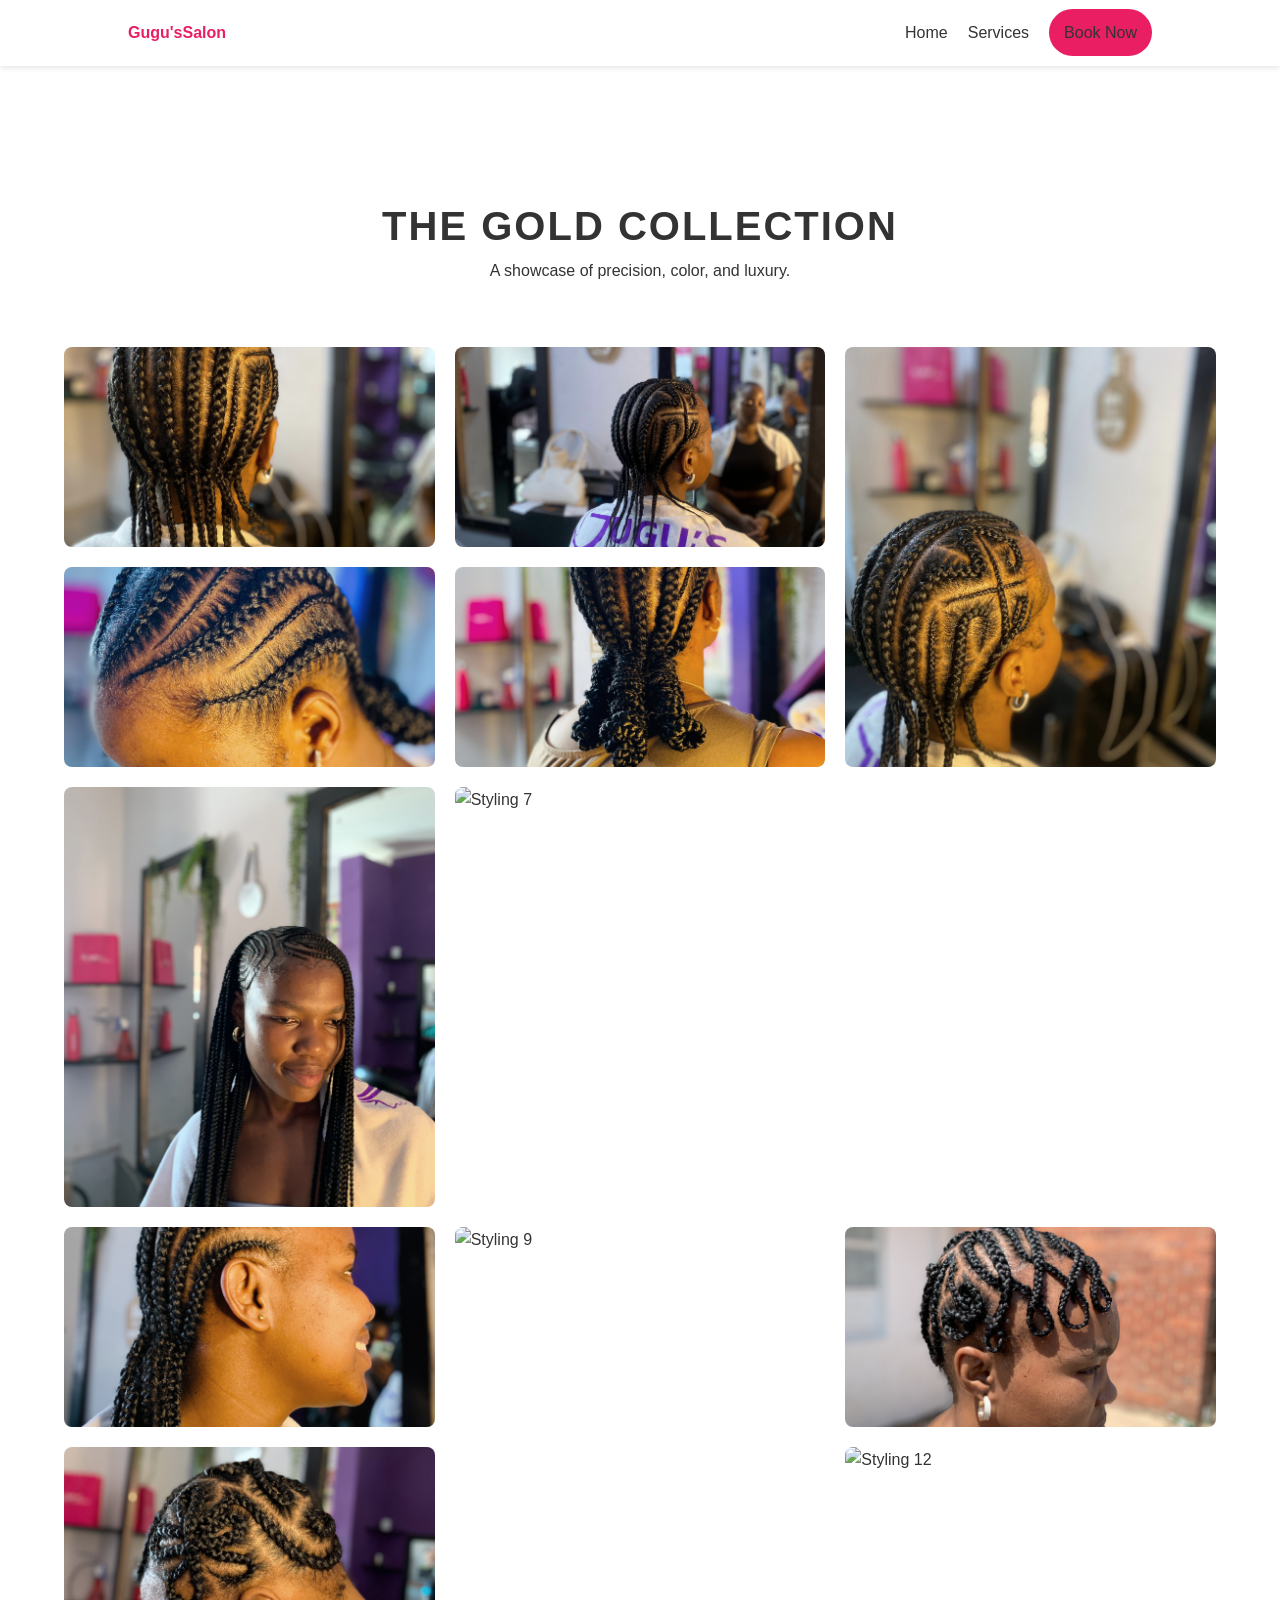
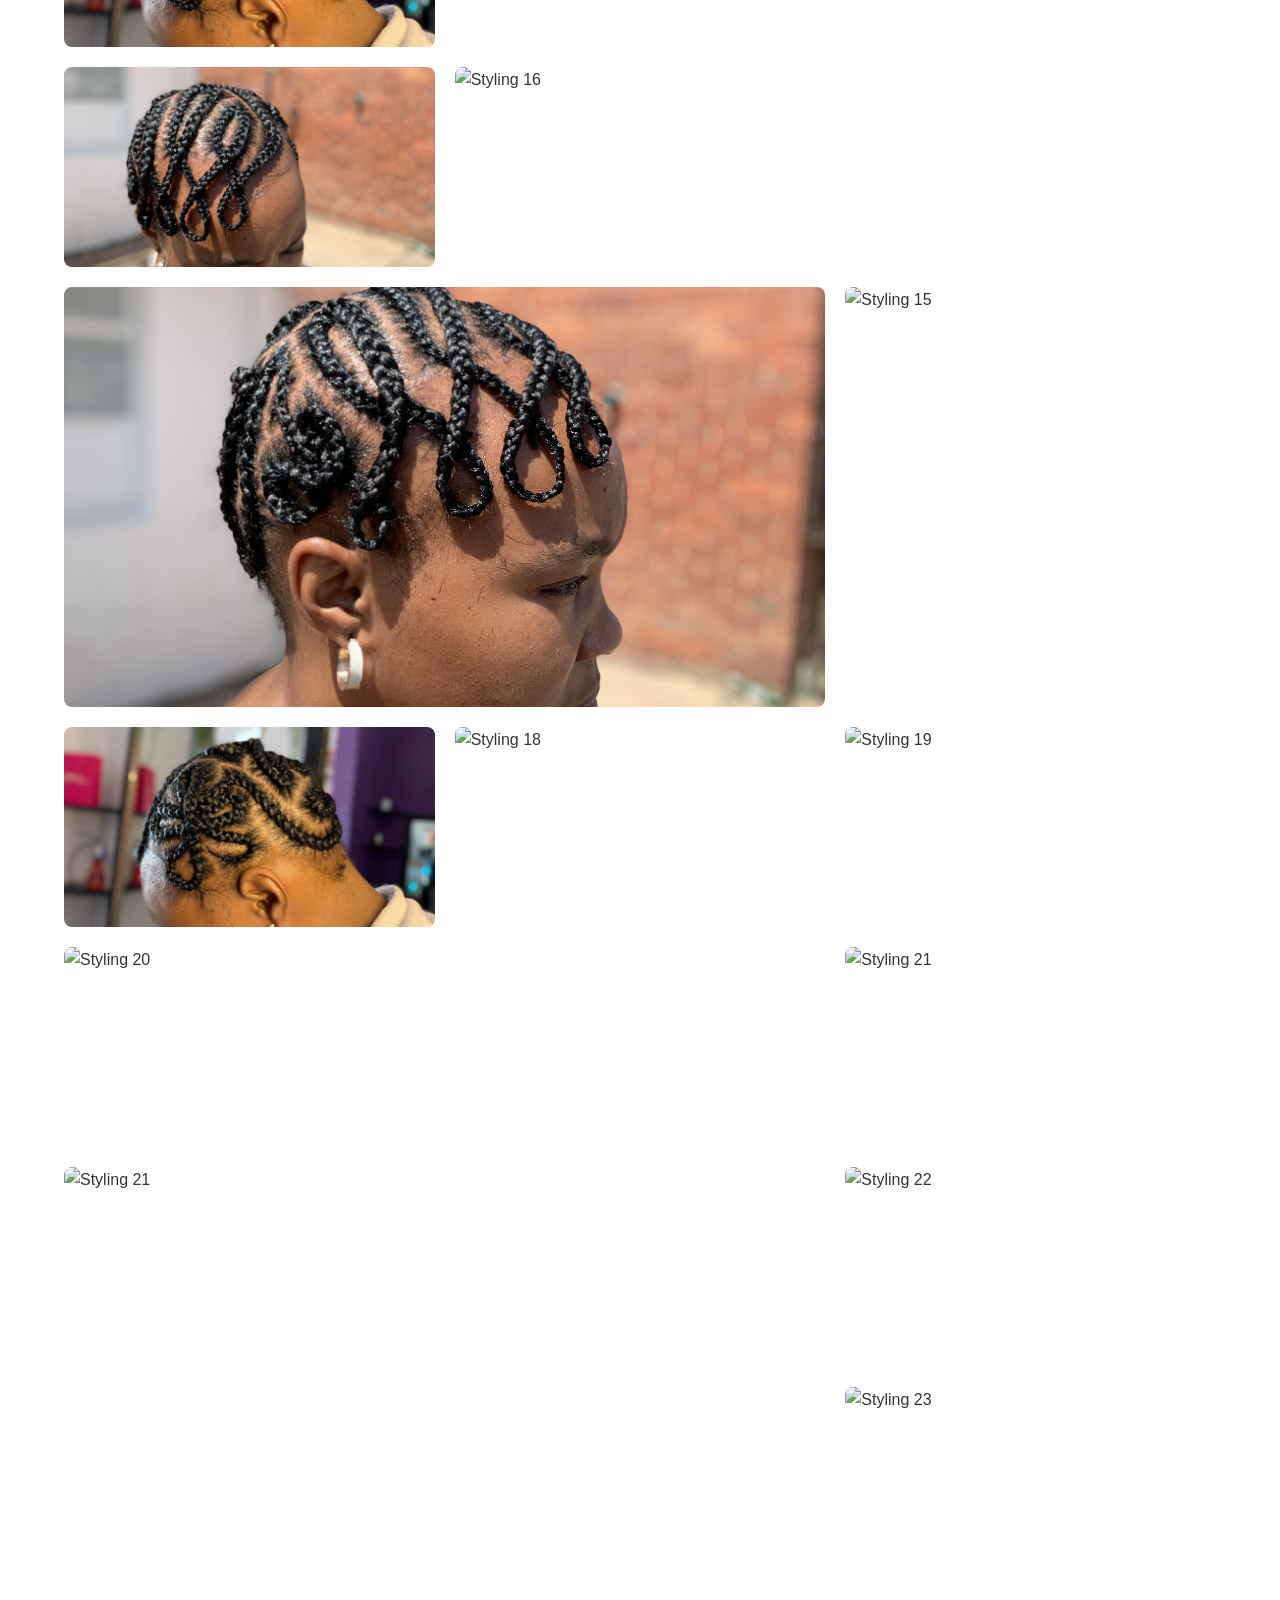
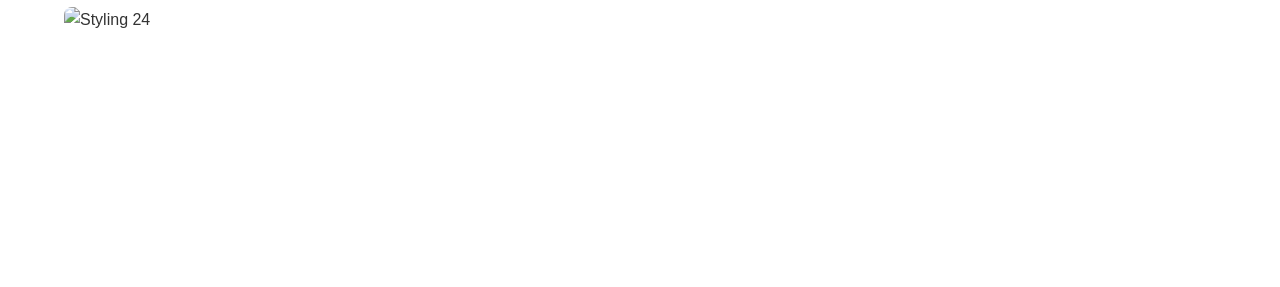
==== gallery.html @ 44e76e24 "Add files via upload" ====
<!DOCTYPE html>
<html lang="en">
<head>
    <meta charset="UTF-8">
    <meta name="viewport" content="width=device-width, initial-scale=1.0">
    <title>Gallery | Gugu's Salon</title>
    <link rel="stylesheet" href="style.css">
    <link rel="stylesheet" href="gallery-style.css">
</head>
<body>

    <nav class="navbar">
        <div class="logo">Gugu's<span>Salon</span></div>
        <ul class="nav-links">
            <li><a href="index.html">Home</a></li>
            <li><a href="index.html#services">Services</a></li>
            <li><a href="index.html#contact" class="btn-gold">Book Now</a></li>
        </ul>
    </nav>

    <main class="gallery-container">
        <header class="gallery-header">
            <h1>The Gold Collection</h1>
            <p>A showcase of precision, color, and luxury.</p>
        </header>

        <div class="grid-wrapper" id="galleryGrid">
            <div class="grid-item">
                <img src="IMG_0951.JPG" alt="Styling 1" loading="lazy" onclick="openLightbox(this.src)">
            </div>
            <div class="grid-item">
                <img src="IMG_0953.JPG" alt="Styling 2" loading="lazy" onclick="openLightbox(this.src)">
            </div>
            <div class="grid-item">
                <img src="IMG_0956.JPG" alt="Styling 3" loading="lazy" onclick="openLightbox(this.src)">
            </div>
            <div class="grid-item">
                <img src="IMG_0977.JPG" alt="Styling 4" loading="lazy" onclick="openLightbox(this.src)">
            </div>
            <div class="grid-item">
                <img src="IMG_0984.JPG" alt="Styling 5" loading="lazy" onclick="openLightbox(this.src)">
            </div>
            <div class="grid-item">
                <img src="IMG_1180.HEIC" alt="Styling 6" loading="lazy" onclick="openLightbox(this.src)">
            </div>
            <div class="grid-item">
                <img src="IMG_1100.HEIC" alt="Styling 7" loading="lazy" onclick="openLightbox(this.src)">
            </div>
            <div class="grid-item">
                <img src="IMG_1209.HEIC" alt="Styling 8" loading="lazy" onclick="openLightbox(this.src)">
            </div>
            <div class="grid-item">
                <img src="IMG_1215.HEIC" alt="Styling 9" loading="lazy" onclick="openLightbox(this.src)">
            </div>
            <div class="grid-item">
                <img src="IMG_1314.HEIC" alt="Styling 10" loading="lazy" onclick="openLightbox(this.src)">
            </div>  
            <div class="grid-item">
                <img src="IMG_1306.HEIC" alt="Styling 11" loading="lazy" onclick="openLightbox(this.src)">
            </div>
            <div class="grid-item">
                <img src="IMG_1317.HEIC" alt="Styling 12" loading="lazy" onclick="openLightbox(this.src)">
            </div>
            <div class="grid-item">
                <img src="IMG_1315.HEIC" alt="Styling 13" loading="lazy" onclick="openLightbox(this.src)">
            </div>
            <div class="grid-item">
                <img src="IMG_1314.HEIC" alt="Styling 14" loading="lazy" onclick="openLightbox(this.src)">
            </div>
            <div class="grid-item">
                <img src="IMG_1308.HEIC" alt="Styling 15" loading="lazy" onclick="openLightbox(this.src)">
            </div>
            <div class="grid-item">
                <img src="IMG_1307.HEIC" alt="Styling 16" loading="lazy" onclick="openLightbox(this.src)">
            </div>
            <div class="grid-item">
                <img src="IMG_1306.HEIC" alt="Styling 17" loading="lazy" onclick="openLightbox(this.src)">
            </div>
            <div class="grid-item">
                <img src="IMG_1219.HEIC" alt="Styling 18" loading="lazy" onclick="openLightbox(this.src)">
            </div>
            <div class="grid-item">
                <img src="IMG_1220.HEIC" alt="Styling 19" loading="lazy" onclick="openLightbox(this.src)">
            </div>
            <div class="grid-item">
                <img src="IMG_1221.HEIC" alt="Styling 20" loading="lazy" onclick="openLightbox(this.src)">
            </div>
            <div class="grid-item">
                <img src="IMG_1222.HEIC" alt="Styling 21" loading="lazy" onclick="openLightbox(this.src)">
            </div>
            <div class="grid-item">
                <img src="IMG_1296.HEIC" alt="Styling 21" loading="lazy" onclick="openLightbox(this.src)">
            </div>
            <div class="grid-item">
                <img src="IMG_1297.HEIC" alt="Styling 22" loading="lazy" onclick="openLightbox(this.src)">
            </div>
            <div class="grid-item">
                <img src="IMG_1298.HEIC" alt="Styling 23" loading="lazy" onclick="openLightbox(this.src)">
            </div>
            <div class="grid-item">
                <img src="IMG_1299.HEIC" alt="Styling 24" loading="lazy" onclick="openLightbox(this.src)">
            </div>          
            </div>
    </main>

   

    <script src="gallery-script.js"></script>
</body>
</html>
---- style.css ----
*{
margin:0;
padding:0;
box-sizing:border-box;
font-family:'Poppins', sans-serif;
}

body{
background:#fff;
color:#333;
line-height:1.6;
}

/* NAVBAR */

.navbar{
display:flex;
justify-content:space-between;
align-items:center;
padding:20px 10%;
background-color: rgba(255, 255, 255, 0.5);
box-shadow:0 2px 5px rgba(0,0,0,0.1);
}

.logo{
color:#e91e63;
font-weight:600;
}

.nav-links{
list-style:none;
display:flex;
gap:20px;
}

.nav-links a{
text-decoration:none;
color:#333;
font-weight:500;
}

/* HERO */

.hero{
height:90vh;
display:flex;
align-items:center;
justify-content:center;
text-align:center;
background:linear-gradient(rgba(0,0,0,0.4),rgba(0,0,0,0.4)),
url("IMG_0977.JPG");
background-size:cover;
background-position:center;
color:white;
padding:20px;
}

.hero h1{
font-size:48px;
margin-bottom:10px;
}

.hero p{
margin-bottom:20px;
}

.btn{
display:inline-block;
padding:12px 25px;
background:#e91e63;
color:white;
text-decoration:none;
border-radius:30px;
}

/* SERVICES */

.services{
padding:80px 10%;
text-align:center;
}

.service-grid{
margin-top:40px;
display:grid;
grid-template-columns:repeat(3,1fr);
gap:20px;
}

.service-card{
padding:30px;
background:#f9f9f9;
border-radius:10px;
transition:0.3s;
}

.service-card:hover{
transform:translateY(-5px);
box-shadow:0 10px 20px rgba(0,0,0,0.1);
}

/* ABOUT */

.about{
padding:80px 10%;
background:#fff0f6;
text-align:center;
}

/* CONTACT */

.contact{
padding:80px 10%;
text-align:center;
}

.contact-form{
max-width:500px;
margin:auto;
display:flex;
flex-direction:column;
gap:15px;
}

.contact-form input,
.contact-form textarea,
.contact-form select{
padding:12px;
border:1px solid #ddd;
border-radius:5px;
color: #666;
}

.contact-form button{
padding:12px;
border:none;
background:#e91e63;
color:white;
border-radius:5px;
cursor:pointer;
}

/* FOOTER */

footer{
text-align:center;
padding:20px;
background:#111;
color:white;
}

/* RESPONSIVE */

@media (max-width:900px){

.service-grid{
grid-template-columns:repeat(2,1fr);
}

.hero h1{
font-size:36px;
}

}

@media (max-width:600px){

.nav-links{
display:none;
}

.service-grid{
grid-template-columns:1fr;
}

.hero h1{
font-size:28px;
}

}

/* Gallery Layout */
.gallery-container {
    padding: 8rem 5% 5rem;
    max-width: 1400px;
    margin: 0 auto;
}

.gallery-header {
    text-align: center;
    margin-bottom: 4rem;
}

.btn-gold{
    padding: 15px;
    background-color: #e91e63;
    color: white;
    border-radius: 50px;
}

.gallery-header h1 {
    color: var(--accent-gold);
    font-size: 2.5rem;
    text-transform: uppercase;
    letter-spacing: 2px;
}

.grid-wrapper {
    display: grid;
    grid-template-columns: repeat(auto-fill, minmax(300px, 1fr));
    grid-auto-rows: 350px;
    gap: 15px;
}

.grid-item {
    overflow: hidden;
    position: relative;
    border: 1px solid rgba(197, 160, 89, 0.1);
    cursor: pointer;
}

.grid-item img {
    width: 100%;
    height: 100%;
    object-fit: cover;
    transition: transform 0.8s cubic-bezier(0.2, 1, 0.3, 1);
    filter: grayscale(20%);
}

.grid-item:hover img {
    transform: scale(1.1);
    filter: grayscale(0%);
}

.grid-wrapper {
    display: grid;
    grid-template-columns: repeat(auto-fill, minmax(280px, 1fr));
    grid-auto-rows: 200px; /* Smaller base rows for more granular spans */
    grid-auto-flow: dense; /* Fills in gaps automatically */
    gap: 20px;
}

/* Make every 3rd and 7th item larger for visual interest */
.grid-item:nth-child(3n) {
    grid-row: span 2;
}

.grid-item:nth-child(7n) {
    grid-column: span 2;
    grid-row: span 2;
}

.grid-item {
    position: relative;
    border: none; /* Cleaner look */
    border-radius: 8px; /* Subtle rounding for elegance */
    transition: box-shadow 0.4s ease;
}

.grid-item:hover {
    box-shadow: 0 15px 30px rgba(0,0,0,0.4);
    z-index: 10;
}

/* Soft Gold Overlay on Hover */
.grid-item::after {
    background: rgba(197, 160, 89, 0.2); /* Tint of your accent gold */
    display: flex;
    align-items: center;
    justify-content: center;
    color: white;
    font-size: 0.9rem;
    letter-spacing: 2px;
    opacity: 0;
    transition: opacity 0.4s ease;
}

.grid-item:hover::after {
    opacity: 1;
}

/* Fix for mobile - reset spans so it doesn't break on small screens */
@media (max-width: 768px) {
    .grid-item:nth-child(n) {
        grid-column: span 1;
        grid-row: span 2;
    }
}


/* Lightbox UI */
.lightbox {
    display: none;
    position: fixed;
    z-index: 2000;
    top: 0;
    left: 0;
    width: 100%;
    height: 100%;
    background: rgba(0, 0, 0, 0.9);
    padding: 2rem;
}

.lightbox-content {
    margin: auto;
    display: block;
    max-width: 90%;
    max-height: 80vh;
    border: 2px solid var(--accent-gold);
    animation: zoom 0.3s ease;
}

@keyframes zoom {
    from {transform: scale(0.9); opacity: 0;}
    to {transform: scale(1); opacity: 1;}
}

/* LOCATION */
.location {
    display: flex;
    flex-direction: column;
    align-items: center;
    gap: 30px;
    padding: 30px;   
}

.map-container {
    margin: 2rem auto;
    border-radius: 8px;
    overflow: hidden;
    box-shadow: 0 2px 10px rgba(0, 0, 0, 0.3);
    max-width: 100%;
}

.map-container iframe {
    width: 100%;
    height: 50vh;
    border: 0;
}

.cta-buttons {
    margin-top: 1rem;
}

.cta-buttons a {
    text-decoration: none;
    background-color: transparent;
    border: 2px solid #e91e63;;
    color: black;
    padding: 1rem 1.5rem;
    border-radius: 50px;
    margin: 0 0.5rem;
    transition: background-color 0.3s, color 0.3s;
}

.cta-buttons a:hover {
    background-color: #e91e63;;
    color: #fff;
}

.success-note {
    margin-top: 15px;
    padding: 10px;
    background-color: rgba(197, 160, 89, 0.1); /* Light gold tint */
    border-left: 4px solid var(--accent-gold);
    color: white;
    font-size: 0.9rem;
    animation: fadeIn 0.5s ease;
}

@keyframes fadeIn {
    from { opacity: 0; transform: translateY(-5px); }
    to { opacity: 1; transform: translateY(0); }
}
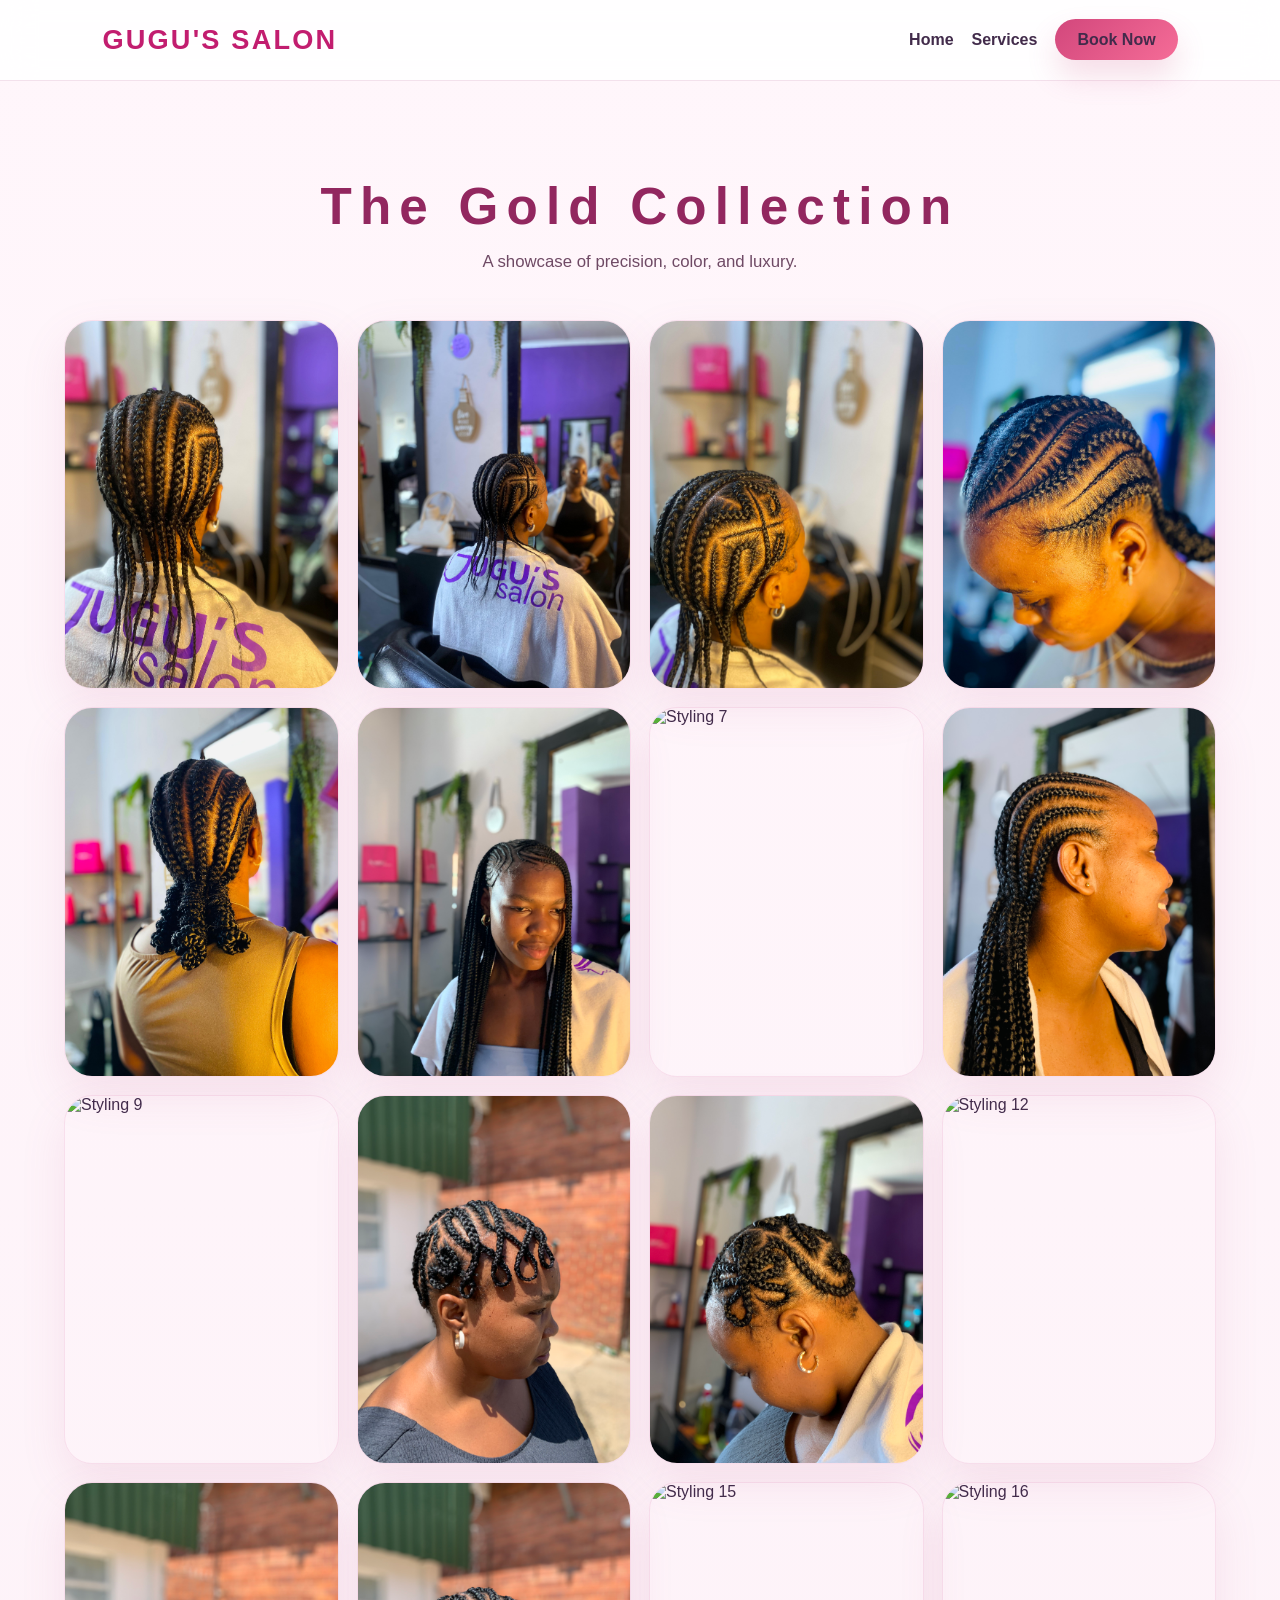
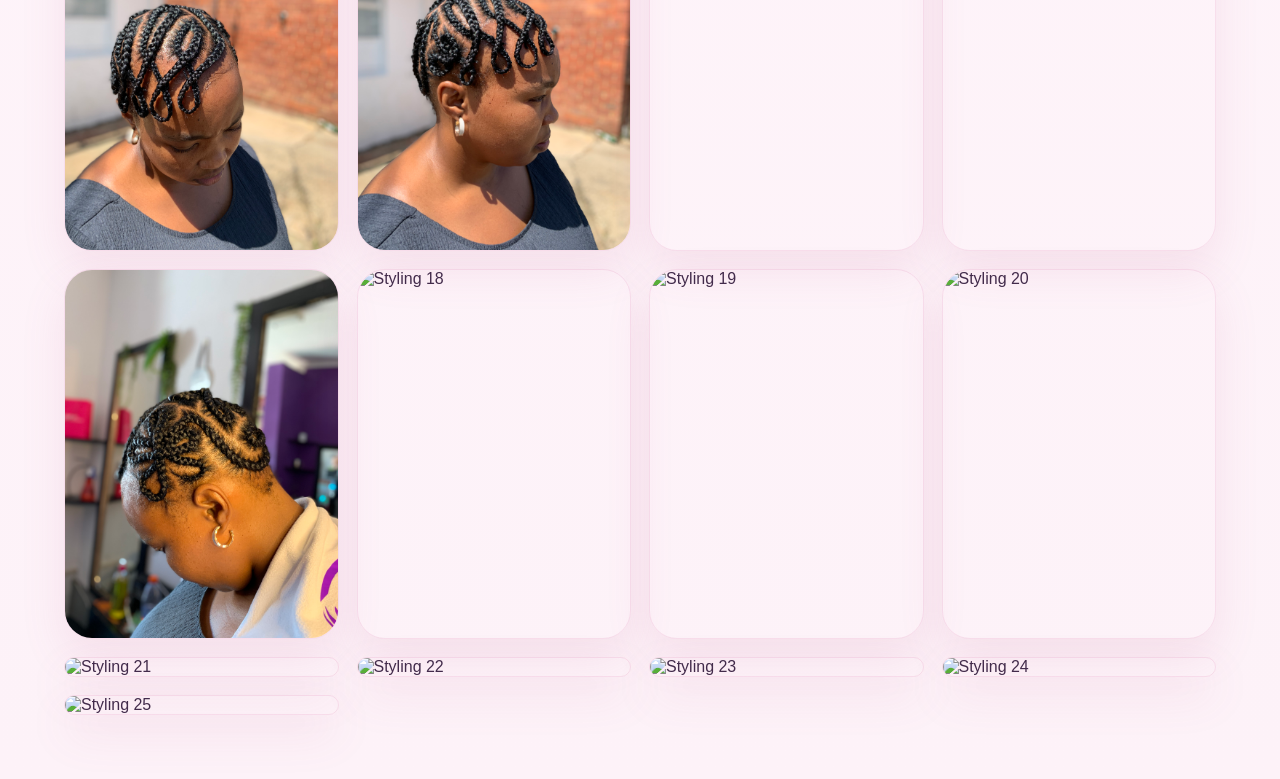
==== commit 2ccb0fd8: "Modern feminine redesign and gallery enhancements" ====
--- a/gallery.html
+++ b/gallery.html
@@ -1,113 +1,110 @@
-
-
-
-<!DOCTYPE html>
-<html lang="en">
-<head>
-    <meta charset="UTF-8">
-    <meta name="viewport" content="width=device-width, initial-scale=1.0">
-    <title>Gallery | Gugu's Salon</title>
-    <link rel="stylesheet" href="style.css">
-    <link rel="stylesheet" href="gallery-style.css">
-</head>
-<body>
-
-    <nav class="navbar">
-        <div class="logo">Gugu's<span>Salon</span></div>
-        <ul class="nav-links">
-            <li><a href="index.html">Home</a></li>
-            <li><a href="index.html#services">Services</a></li>
-            <li><a href="index.html#contact" class="btn-gold">Book Now</a></li>
-        </ul>
-    </nav>
-
-    <main class="gallery-container">
-        <header class="gallery-header">
-            <h1>The Gold Collection</h1>
-            <p>A showcase of precision, color, and luxury.</p>
-        </header>
-
-        <div class="grid-wrapper" id="galleryGrid">
-            <div class="grid-item">
-                <img src="IMG_0951.JPG" alt="Styling 1" loading="lazy" onclick="openLightbox(this.src)">
-            </div>
-            <div class="grid-item">
-                <img src="IMG_0953.JPG" alt="Styling 2" loading="lazy" onclick="openLightbox(this.src)">
-            </div>
-            <div class="grid-item">
-                <img src="IMG_0956.JPG" alt="Styling 3" loading="lazy" onclick="openLightbox(this.src)">
-            </div>
-            <div class="grid-item">
-                <img src="IMG_0977.JPG" alt="Styling 4" loading="lazy" onclick="openLightbox(this.src)">
-            </div>
-            <div class="grid-item">
-                <img src="IMG_0984.JPG" alt="Styling 5" loading="lazy" onclick="openLightbox(this.src)">
-            </div>
-            <div class="grid-item">
-                <img src="IMG_1180.HEIC" alt="Styling 6" loading="lazy" onclick="openLightbox(this.src)">
-            </div>
-            <div class="grid-item">
-                <img src="IMG_1100.HEIC" alt="Styling 7" loading="lazy" onclick="openLightbox(this.src)">
-            </div>
-            <div class="grid-item">
-                <img src="IMG_1209.HEIC" alt="Styling 8" loading="lazy" onclick="openLightbox(this.src)">
-            </div>
-            <div class="grid-item">
-                <img src="IMG_1215.HEIC" alt="Styling 9" loading="lazy" onclick="openLightbox(this.src)">
-            </div>
-            <div class="grid-item">
-                <img src="IMG_1314.HEIC" alt="Styling 10" loading="lazy" onclick="openLightbox(this.src)">
-            </div>  
-            <div class="grid-item">
-                <img src="IMG_1306.HEIC" alt="Styling 11" loading="lazy" onclick="openLightbox(this.src)">
-            </div>
-            <div class="grid-item">
-                <img src="IMG_1317.HEIC" alt="Styling 12" loading="lazy" onclick="openLightbox(this.src)">
-            </div>
-            <div class="grid-item">
-                <img src="IMG_1315.HEIC" alt="Styling 13" loading="lazy" onclick="openLightbox(this.src)">
-            </div>
-            <div class="grid-item">
-                <img src="IMG_1314.HEIC" alt="Styling 14" loading="lazy" onclick="openLightbox(this.src)">
-            </div>
-            <div class="grid-item">
-                <img src="IMG_1308.HEIC" alt="Styling 15" loading="lazy" onclick="openLightbox(this.src)">
-            </div>
-            <div class="grid-item">
-                <img src="IMG_1307.HEIC" alt="Styling 16" loading="lazy" onclick="openLightbox(this.src)">
-            </div>
-            <div class="grid-item">
-                <img src="IMG_1306.HEIC" alt="Styling 17" loading="lazy" onclick="openLightbox(this.src)">
-            </div>
-            <div class="grid-item">
-                <img src="IMG_1219.HEIC" alt="Styling 18" loading="lazy" onclick="openLightbox(this.src)">
-            </div>
-            <div class="grid-item">
-                <img src="IMG_1220.HEIC" alt="Styling 19" loading="lazy" onclick="openLightbox(this.src)">
-            </div>
-            <div class="grid-item">
-                <img src="IMG_1221.HEIC" alt="Styling 20" loading="lazy" onclick="openLightbox(this.src)">
-            </div>
-            <div class="grid-item">
-                <img src="IMG_1222.HEIC" alt="Styling 21" loading="lazy" onclick="openLightbox(this.src)">
-            </div>
-            <div class="grid-item">
-                <img src="IMG_1296.HEIC" alt="Styling 21" loading="lazy" onclick="openLightbox(this.src)">
-            </div>
-            <div class="grid-item">
-                <img src="IMG_1297.HEIC" alt="Styling 22" loading="lazy" onclick="openLightbox(this.src)">
-            </div>
-            <div class="grid-item">
-                <img src="IMG_1298.HEIC" alt="Styling 23" loading="lazy" onclick="openLightbox(this.src)">
-            </div>
-            <div class="grid-item">
-                <img src="IMG_1299.HEIC" alt="Styling 24" loading="lazy" onclick="openLightbox(this.src)">
-            </div>          
-            </div>
-    </main>
-
-   
-
-    <script src="gallery-script.js"></script>
-</body>
-</html>
+
+
+
+<!DOCTYPE html>
+<html lang="en">
+<head>
+    <meta charset="UTF-8">
+    <meta name="viewport" content="width=device-width, initial-scale=1.0">
+    <title>Gallery | Gugu's Salon</title>
+    <link rel="stylesheet" href="gallery-style.css">
+</head>
+<body>
+
+    <nav class="navbar">
+        <div class="logo">Gugu's Salon</div>
+        <ul class="nav-links">
+            <li><a href="index.html">Home</a></li>
+            <li><a href="index.html#services">Services</a></li>
+            <li><a href="index.html#contact" class="btn-gold">Book Now</a></li>
+        </ul>
+    </nav>
+
+    <main class="gallery-container">
+        <header class="gallery-header">
+            <h1>The Gold Collection</h1>
+            <p>A showcase of precision, color, and luxury.</p>
+        </header>
+
+        <div class="grid-wrapper" id="galleryGrid">
+            <div class="grid-item">
+                <img src="IMG_0951.JPG" alt="Styling 1" loading="lazy" onclick="openLightbox(this.src)">
+            </div>
+            <div class="grid-item">
+                <img src="IMG_0953.JPG" alt="Styling 2" loading="lazy" onclick="openLightbox(this.src)">
+            </div>
+            <div class="grid-item">
+                <img src="IMG_0956.JPG" alt="Styling 3" loading="lazy" onclick="openLightbox(this.src)">
+            </div>
+            <div class="grid-item">
+                <img src="IMG_0977.JPG" alt="Styling 4" loading="lazy" onclick="openLightbox(this.src)">
+            </div>
+            <div class="grid-item">
+                <img src="IMG_0984.JPG" alt="Styling 5" loading="lazy" onclick="openLightbox(this.src)">
+            </div>
+            <div class="grid-item">
+                <img src="IMG_1180.HEIC" alt="Styling 6" loading="lazy" onclick="openLightbox(this.src)">
+            </div>
+            <div class="grid-item">
+                <img src="IMG_1100.HEIC" alt="Styling 7" loading="lazy" onclick="openLightbox(this.src)">
+            </div>
+            <div class="grid-item">
+                <img src="IMG_1209.HEIC" alt="Styling 8" loading="lazy" onclick="openLightbox(this.src)">
+            </div>
+            <div class="grid-item">
+                <img src="IMG_1215.HEIC" alt="Styling 9" loading="lazy" onclick="openLightbox(this.src)">
+            </div>
+            <div class="grid-item">
+                <img src="IMG_1314.HEIC" alt="Styling 10" loading="lazy" onclick="openLightbox(this.src)">
+            </div>  
+            <div class="grid-item">
+                <img src="IMG_1306.HEIC" alt="Styling 11" loading="lazy" onclick="openLightbox(this.src)">
+            </div>
+            <div class="grid-item">
+                <img src="IMG_1317.HEIC" alt="Styling 12" loading="lazy" onclick="openLightbox(this.src)">
+            </div>
+            <div class="grid-item">
+                <img src="IMG_1315.HEIC" alt="Styling 13" loading="lazy" onclick="openLightbox(this.src)">
+            </div>
+            <div class="grid-item">
+                <img src="IMG_1314.HEIC" alt="Styling 14" loading="lazy" onclick="openLightbox(this.src)">
+            </div>
+            <div class="grid-item">
+                <img src="IMG_1308.HEIC" alt="Styling 15" loading="lazy" onclick="openLightbox(this.src)">
+            </div>
+            <div class="grid-item">
+                <img src="IMG_1307.HEIC" alt="Styling 16" loading="lazy" onclick="openLightbox(this.src)">
+            </div>
+            <div class="grid-item">
+                <img src="IMG_1306.HEIC" alt="Styling 17" loading="lazy" onclick="openLightbox(this.src)">
+            </div>
+            <div class="grid-item">
+                <img src="IMG_1219.HEIC" alt="Styling 18" loading="lazy" onclick="openLightbox(this.src)">
+            </div>
+            <div class="grid-item">
+                <img src="IMG_1220.HEIC" alt="Styling 19" loading="lazy" onclick="openLightbox(this.src)">
+            </div>
+            <div class="grid-item">
+                <img src="IMG_1221.HEIC" alt="Styling 20" loading="lazy" onclick="openLightbox(this.src)">
+            </div>
+            <div class="grid-item">
+                <img src="IMG_1222.HEIC" alt="Styling 21" loading="lazy" onclick="openLightbox(this.src)">
+            </div>
+            <div class="grid-item">
+                <img src="IMG_1296.HEIC" alt="Styling 22" loading="lazy" onclick="openLightbox(this.src)">
+            </div>
+            <div class="grid-item">
+                <img src="IMG_1297.HEIC" alt="Styling 23" loading="lazy" onclick="openLightbox(this.src)">
+            </div>
+            <div class="grid-item">
+                <img src="IMG_1298.HEIC" alt="Styling 24" loading="lazy" onclick="openLightbox(this.src)">
+            </div>
+            <div class="grid-item">
+                <img src="IMG_1299.HEIC" alt="Styling 25" loading="lazy" onclick="openLightbox(this.src)">
+            </div>          
+        </div>
+    </main>
+
+    <script src="gallery-script.js"></script>
+</body>
+</html>
--- a/gallery-style.css
+++ b/gallery-style.css
@@ -0,0 +1,174 @@
+:root {
+  --bg: #fff6fb;
+  --text: #422b4b;
+  --accent: #d0487d;
+  --accent-soft: #f6d3e1;
+  --shadow: 0 18px 45px rgba(190, 87, 141, 0.12);
+}
+
+* {
+  margin: 0;
+  padding: 0;
+  box-sizing: border-box;
+  font-family: 'Poppins', sans-serif;
+}
+
+body {
+  min-height: 100vh;
+  background: linear-gradient(180deg, #fff6fb 0%, #fdf2f8 100%);
+  color: var(--text);
+}
+
+.navbar {
+  display: flex;
+  justify-content: space-between;
+  align-items: center;
+  padding: 24px 8%;
+  background: rgba(255, 255, 255, 0.9);
+  backdrop-filter: blur(16px);
+  border-bottom: 1px solid rgba(212, 146, 186, 0.28);
+  position: sticky;
+  top: 0;
+  z-index: 10;
+}
+
+.logo {
+  font-size: 1.7rem;
+  color: #c21d6f;
+  font-weight: 700;
+  letter-spacing: 0.08em;
+  text-transform: uppercase;
+}
+
+.nav-links {
+  list-style: none;
+  display: flex;
+  gap: 18px;
+  flex-wrap: wrap;
+  align-items: center;
+}
+
+.nav-links a {
+  text-decoration: none;
+  color: var(--text);
+  font-weight: 600;
+}
+
+.btn-gold {
+  padding: 12px 22px;
+  background: linear-gradient(135deg, #d2477c, #f56c97);
+  color: white;
+  border-radius: 999px;
+  box-shadow: 0 16px 30px rgba(209, 79, 133, 0.2);
+}
+
+.gallery-container {
+  padding: 6rem 5% 4rem;
+  max-width: 1400px;
+  margin: 0 auto;
+}
+
+.gallery-header {
+  text-align: center;
+  margin-bottom: 3rem;
+}
+
+.gallery-header h1 {
+  font-size: clamp(2.5rem, 4vw, 3.4rem);
+  color: #92275f;
+  letter-spacing: 0.16em;
+  margin-bottom: 1rem;
+}
+
+.gallery-header p {
+  color: #6f4a65;
+  font-size: 1.05rem;
+  max-width: 640px;
+  margin: 0 auto;
+}
+
+.grid-wrapper {
+  display: grid;
+  grid-template-columns: repeat(auto-fit, minmax(240px, 1fr));
+  gap: 18px;
+}
+
+.grid-item {
+  position: relative;
+  border-radius: 28px;
+  overflow: hidden;
+  border: 1px solid rgba(217, 118, 170, 0.17);
+  box-shadow: var(--shadow);
+}
+
+.grid-item img {
+  width: 100%;
+  height: 100%;
+  object-fit: cover;
+  transition: transform 0.8s ease, filter 0.8s ease;
+}
+
+.grid-item:hover img {
+  transform: scale(1.08);
+  filter: brightness(1.05);
+}
+
+.lightbox-overlay {
+  position: fixed;
+  inset: 0;
+  background: rgba(18, 12, 28, 0.75);
+  display: flex;
+  align-items: center;
+  justify-content: center;
+  padding: 2rem;
+  opacity: 0;
+  pointer-events: none;
+  transition: opacity 0.25s ease;
+}
+
+.lightbox-overlay.active {
+  opacity: 1;
+  pointer-events: auto;
+}
+
+.lightbox-overlay img {
+  max-width: 90vw;
+  max-height: 90vh;
+  border-radius: 24px;
+  box-shadow: 0 30px 80px rgba(0, 0, 0, 0.35);
+}
+
+.close-lightbox {
+  position: absolute;
+  top: 1.5rem;
+  right: 1.5rem;
+  background: rgba(255, 255, 255, 0.95);
+  border: none;
+  width: 44px;
+  height: 44px;
+  border-radius: 50%;
+  cursor: pointer;
+  font-size: 1.25rem;
+  color: #8f3f66;
+  box-shadow: 0 12px 26px rgba(0, 0, 0, 0.2);
+}
+
+@media (max-width: 768px) {
+  .navbar {
+    padding: 18px 6%;
+  }
+
+  .gallery-header h1 {
+    font-size: 2.6rem;
+  }
+}
+
+@media (max-width: 560px) {
+  .gallery-container {
+    padding: 4rem 4% 3rem;
+  }
+
+  .grid-wrapper {
+    grid-template-columns: 1fr;
+  }
+}
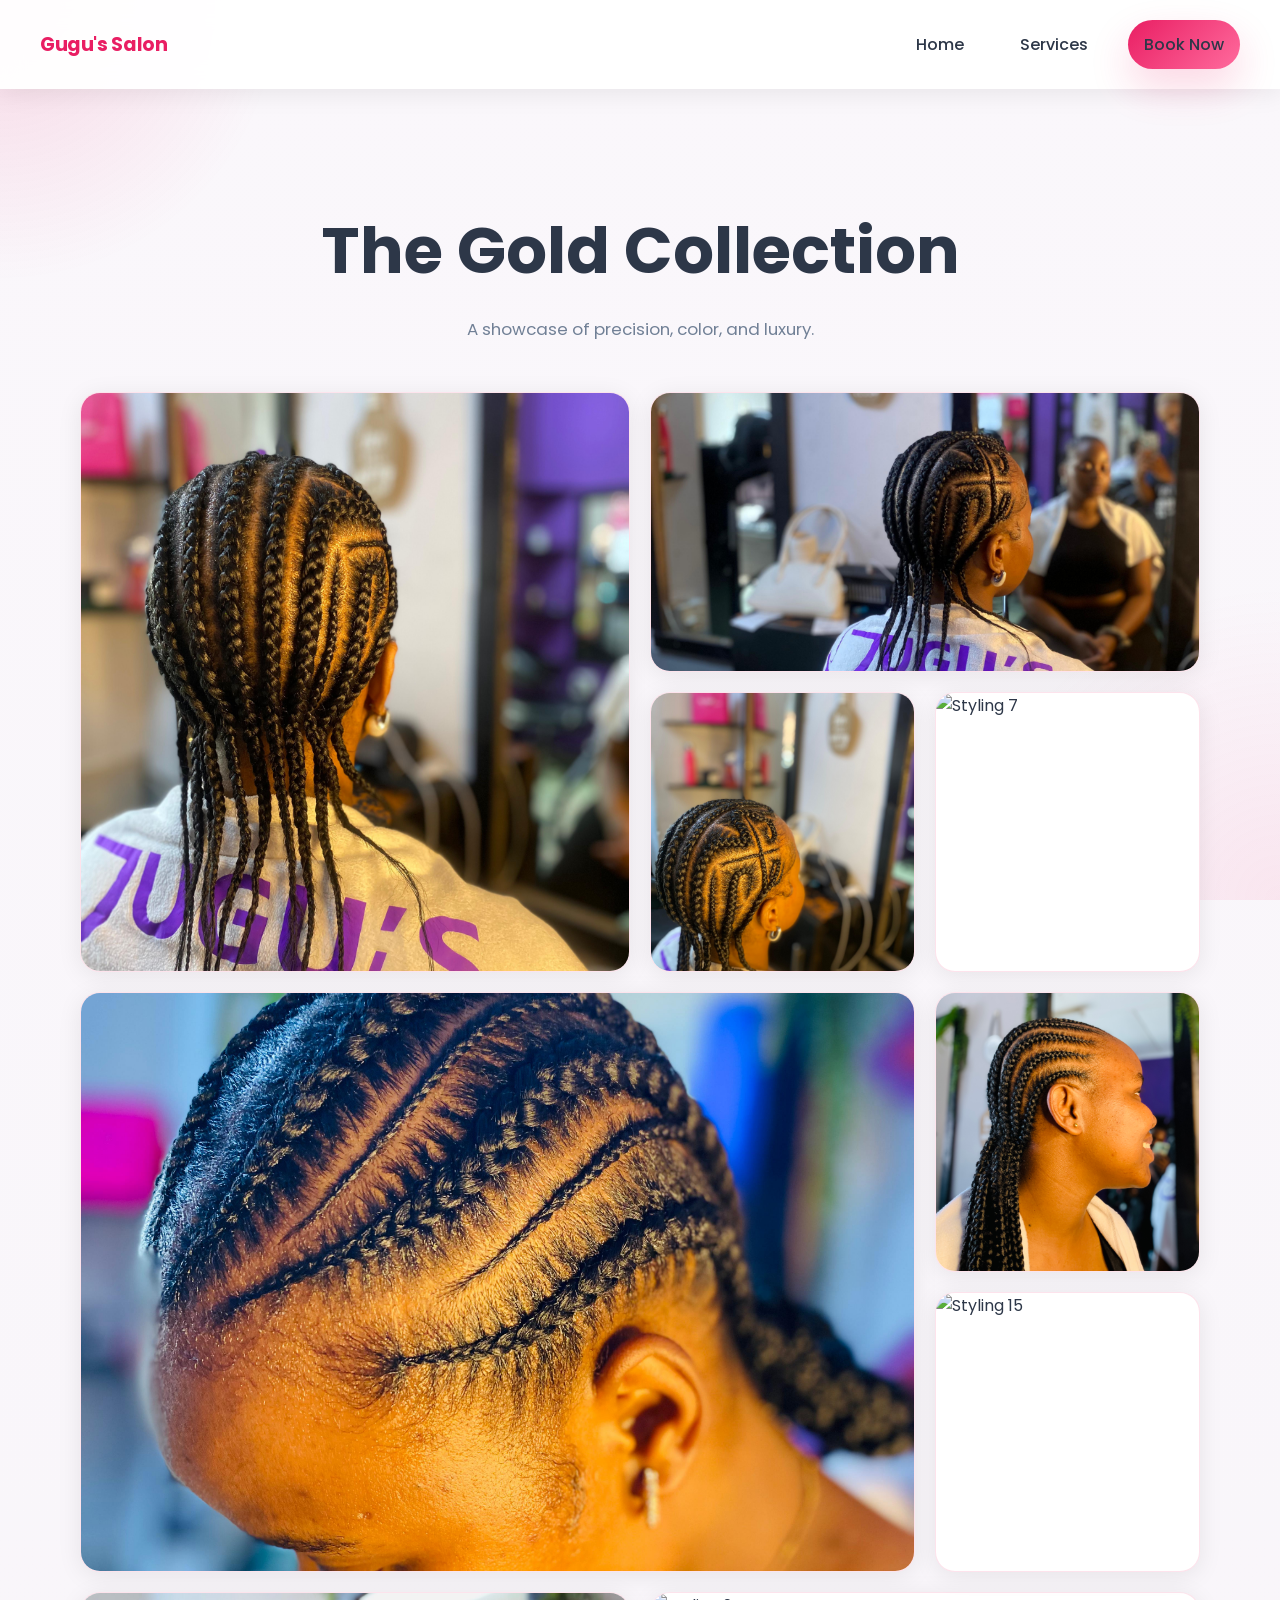
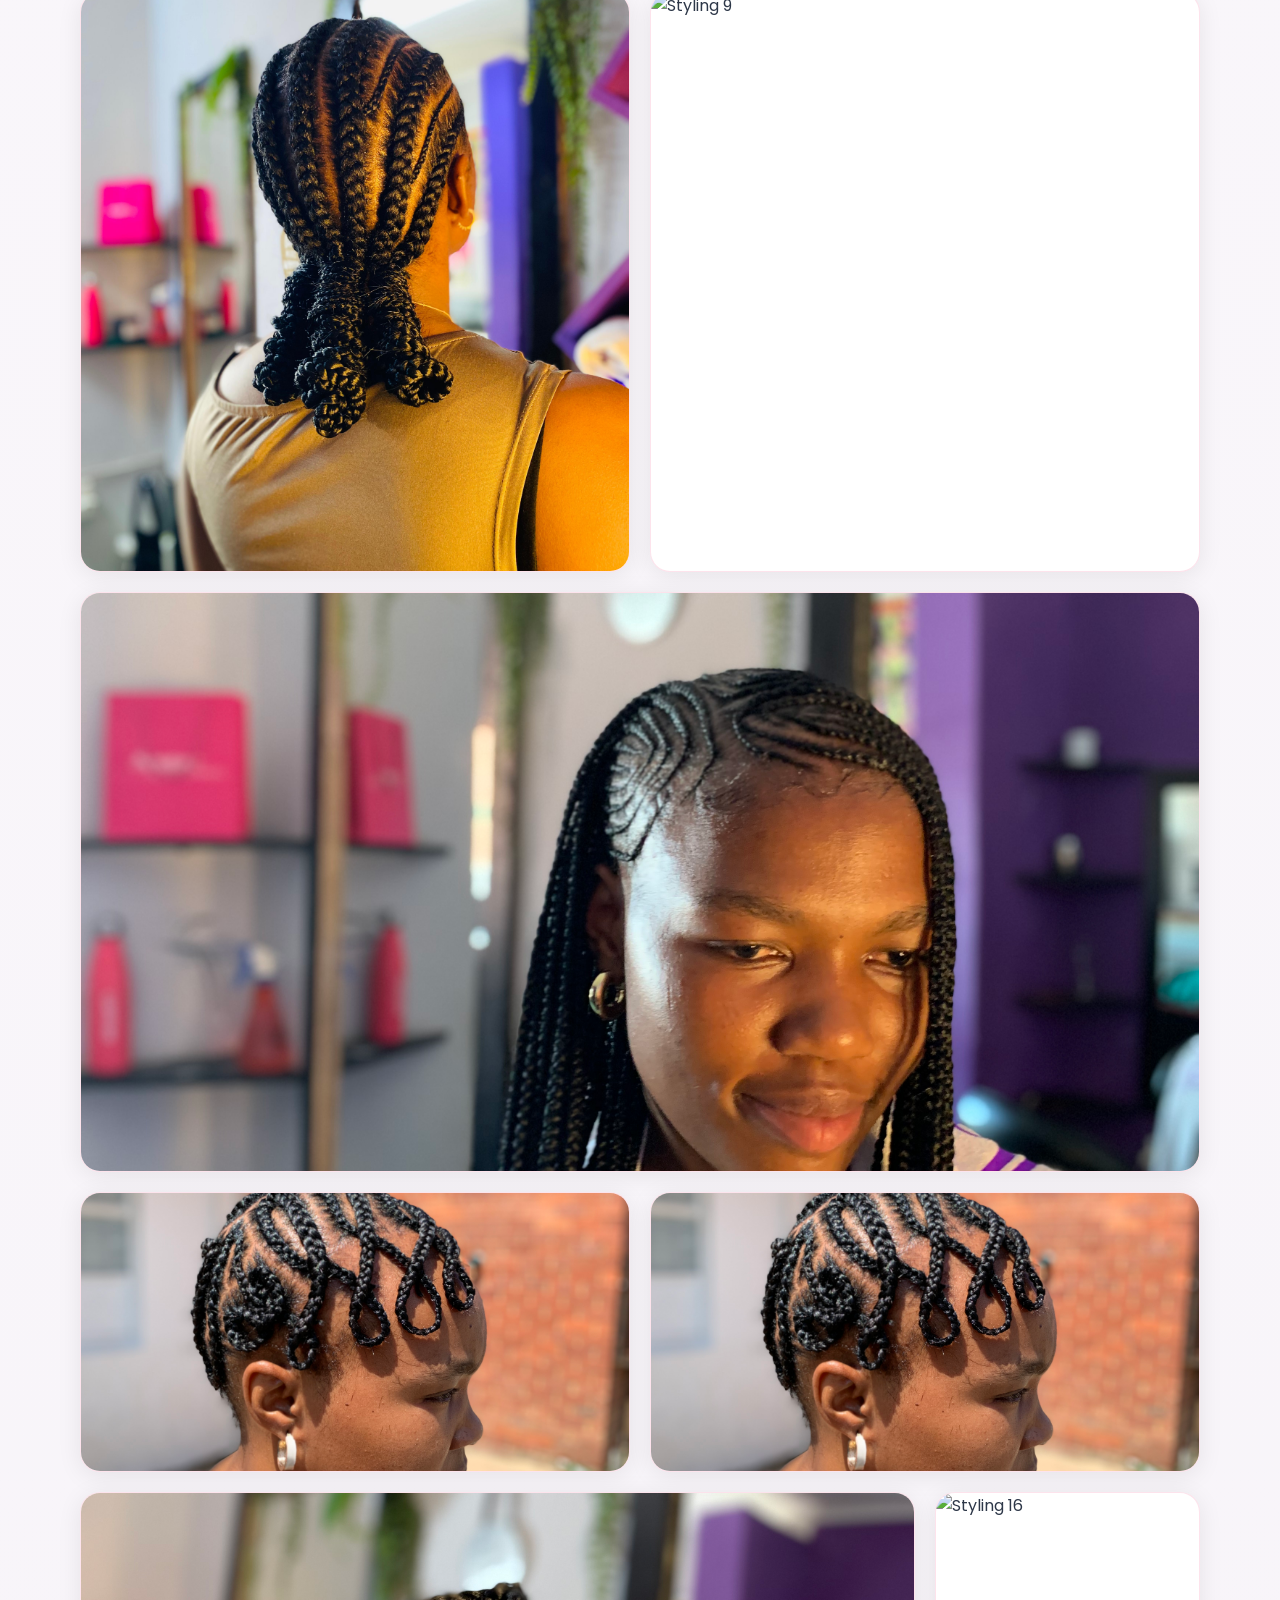
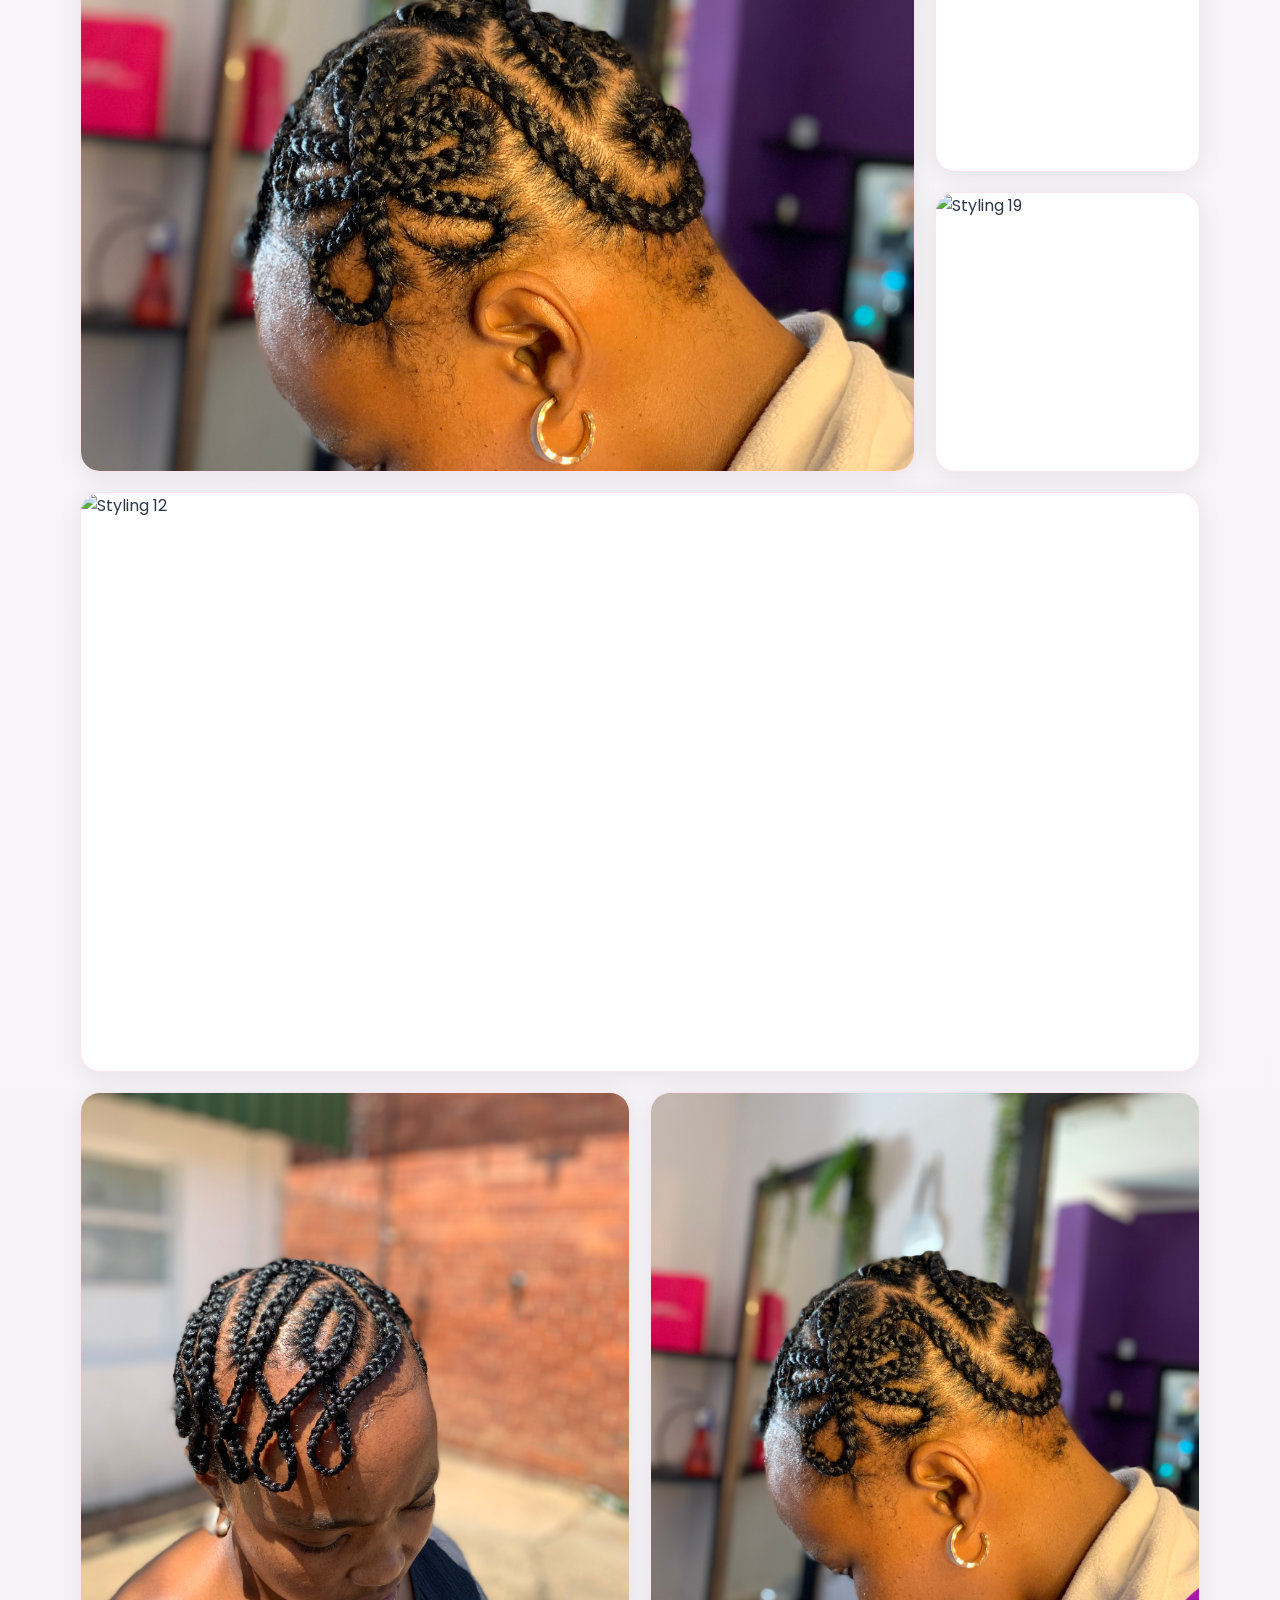
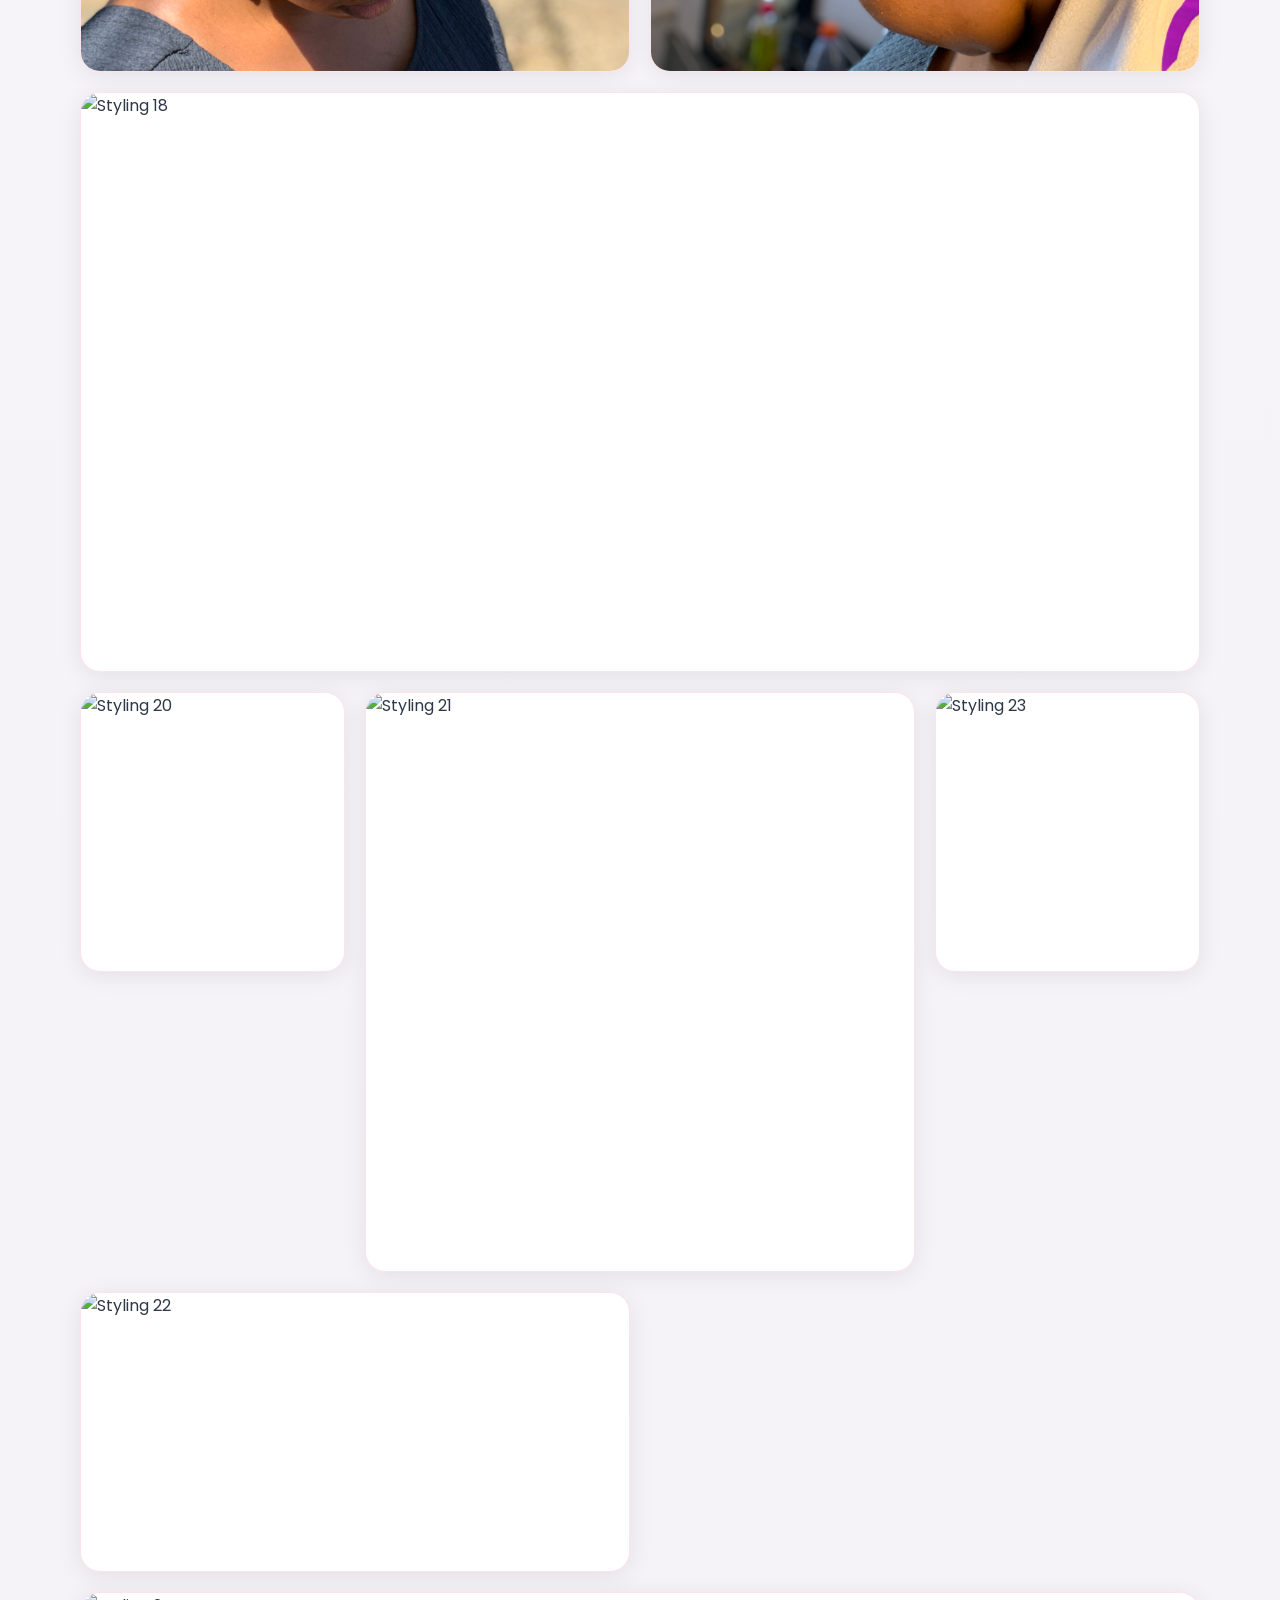
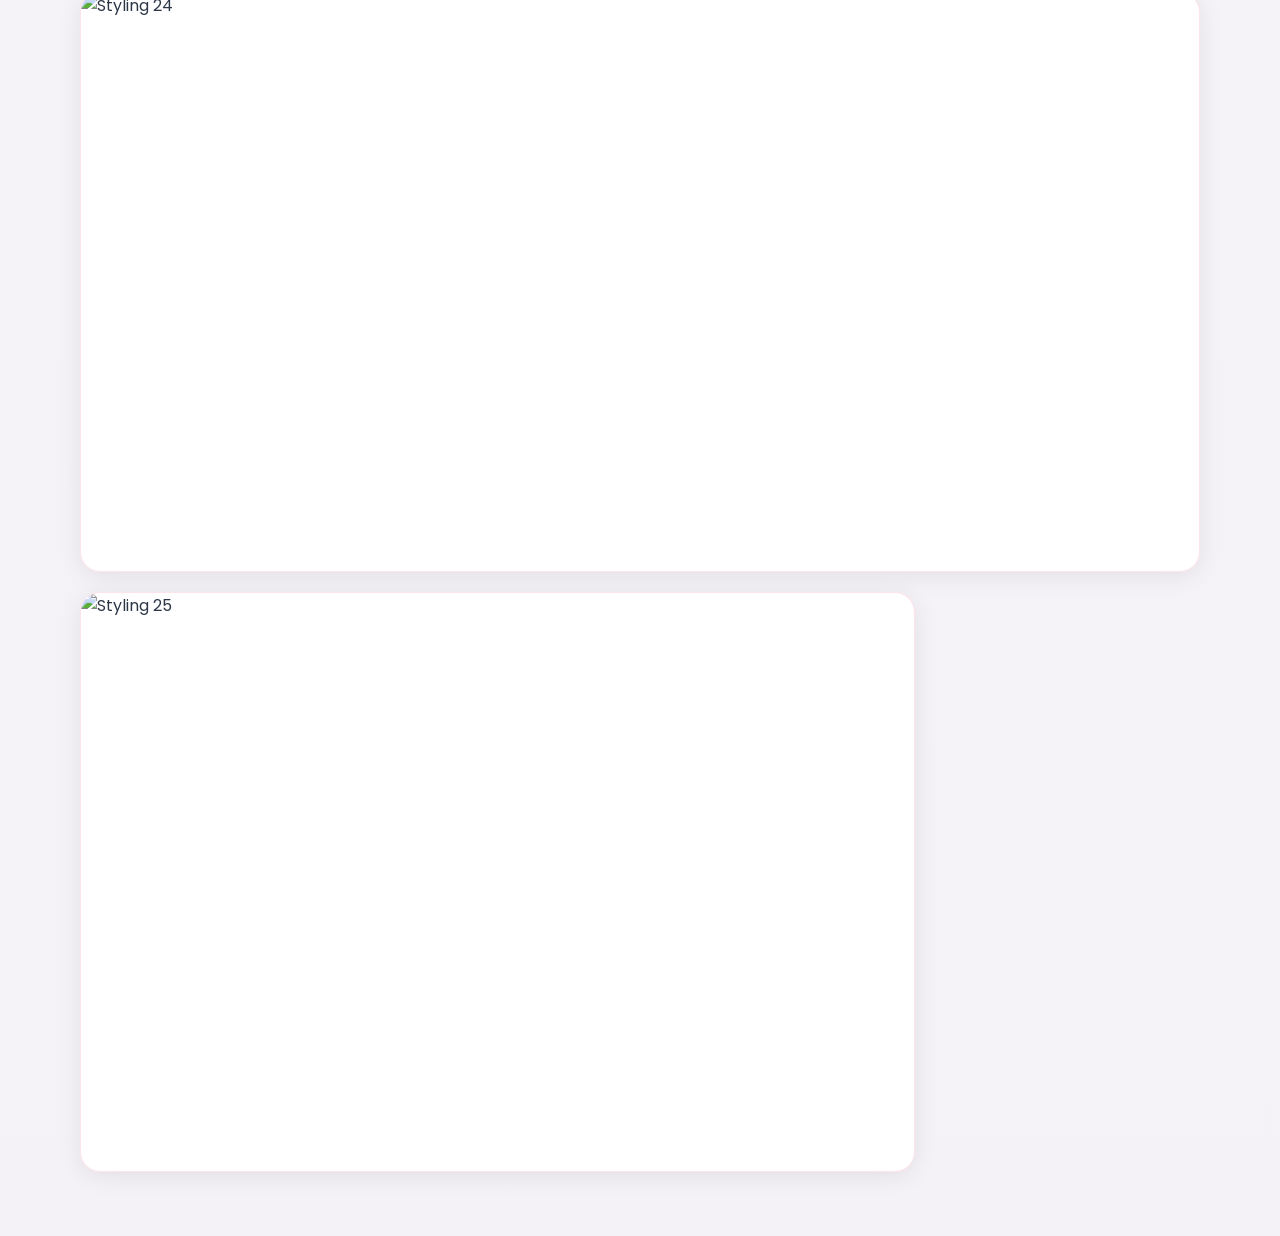
==== commit 0b8d94b9: "Modernize gallery and site styling" ====
--- a/gallery.html
+++ b/gallery.html
@@ -8,12 +8,18 @@
     <meta name="viewport" content="width=device-width, initial-scale=1.0">
     <title>Gallery | Gugu's Salon</title>
     <link rel="stylesheet" href="gallery-style.css">
+    <link href="https://fonts.googleapis.com/css2?family=Poppins:wght@300;400;600;700&display=swap" rel="stylesheet">
 </head>
 <body>
 
     <nav class="navbar">
         <div class="logo">Gugu's Salon</div>
-        <ul class="nav-links">
+        <div class="menu-toggle" id="menuToggle">
+            <span></span>
+            <span></span>
+            <span></span>
+        </div>
+        <ul class="nav-links" id="navLinks">
             <li><a href="index.html">Home</a></li>
             <li><a href="index.html#services">Services</a></li>
             <li><a href="index.html#contact" class="btn-gold">Book Now</a></li>
@@ -28,28 +34,28 @@
 
         <div class="grid-wrapper" id="galleryGrid">
             <div class="grid-item">
-                <img src="IMG_0951.JPG" alt="Styling 1" loading="lazy" onclick="openLightbox(this.src)">
+                <img src="images/IMG_0951.JPG" alt="Styling 1" loading="lazy" onclick="openLightbox(this.src)">
             </div>
             <div class="grid-item">
-                <img src="IMG_0953.JPG" alt="Styling 2" loading="lazy" onclick="openLightbox(this.src)">
+                <img src="images/IMG_0953.JPG" alt="Styling 2" loading="lazy" onclick="openLightbox(this.src)">
             </div>
             <div class="grid-item">
-                <img src="IMG_0956.JPG" alt="Styling 3" loading="lazy" onclick="openLightbox(this.src)">
+                <img src="images/IMG_0956.JPG" alt="Styling 3" loading="lazy" onclick="openLightbox(this.src)">
             </div>
             <div class="grid-item">
-                <img src="IMG_0977.JPG" alt="Styling 4" loading="lazy" onclick="openLightbox(this.src)">
+                <img src="images/IMG_0977.JPG" alt="Styling 4" loading="lazy" onclick="openLightbox(this.src)">
             </div>
             <div class="grid-item">
-                <img src="IMG_0984.JPG" alt="Styling 5" loading="lazy" onclick="openLightbox(this.src)">
+                <img src="images/IMG_0984.JPG" alt="Styling 5" loading="lazy" onclick="openLightbox(this.src)">
             </div>
             <div class="grid-item">
-                <img src="IMG_1180.HEIC" alt="Styling 6" loading="lazy" onclick="openLightbox(this.src)">
+                <img src="images/IMG_1180.HEIC" alt="Styling 6" loading="lazy" onclick="openLightbox(this.src)">
             </div>
             <div class="grid-item">
-                <img src="IMG_1100.HEIC" alt="Styling 7" loading="lazy" onclick="openLightbox(this.src)">
+                <img src="images/IMG_1100.HEIC" alt="Styling 7" loading="lazy" onclick="openLightbox(this.src)">
             </div>
             <div class="grid-item">
-                <img src="IMG_1209.HEIC" alt="Styling 8" loading="lazy" onclick="openLightbox(this.src)">
+                <img src="images/IMG_1209.HEIC" alt="Styling 8" loading="lazy" onclick="openLightbox(this.src)">
             </div>
             <div class="grid-item">
                 <img src="IMG_1215.HEIC" alt="Styling 9" loading="lazy" onclick="openLightbox(this.src)">
@@ -106,5 +112,6 @@
     </main>
 
     <script src="gallery-script.js"></script>
+    <script src="script.js"></script>
 </body>
 </html>
--- a/gallery-style.css
+++ b/gallery-style.css
@@ -1,69 +1,151 @@
 :root {
-  --bg: #fff6fb;
-  --text: #422b4b;
-  --accent: #d0487d;
-  --accent-soft: #f6d3e1;
-  --shadow: 0 18px 45px rgba(190, 87, 141, 0.12);
+  --primary-color: #e91e63;
+  --primary-dark: #c2185b;
+  --accent-color: #ff6b9d;
+  --text-color: #2d3748;
+  --text-light: #718096;
+  --bg-color: #ffffff;
+  --bg-secondary: #f8f9fa;
+  --bg-accent: #fff5f7;
+  --shadow: 0 4px 24px rgba(0, 0, 0, 0.08);
+  --shadow-lg: 0 10px 40px rgba(0, 0, 0, 0.12);
+  --border-radius: 12px;
+  --border-radius-lg: 20px;
+  --transition: all 0.3s cubic-bezier(0.4, 0, 0.2, 1);
 }
 
 * {
+  box-sizing: border-box;
+}
+
+html {
+  scroll-behavior: smooth;
+}
+
+body {
   margin: 0;
-  padding: 0;
-  box-sizing: border-box;
+  min-height: 100vh;
   font-family: 'Poppins', sans-serif;
-}
-
-body {
-  min-height: 100vh;
-  background: linear-gradient(180deg, #fff6fb 0%, #fdf2f8 100%);
-  color: var(--text);
+  background: linear-gradient(180deg, #faf7fb 0%, #f5f2f7 100%);
+  color: var(--text-color);
+}
+
+body::before {
+  content: '';
+  position: fixed;
+  inset: 0;
+  background: radial-gradient(circle at top left, rgba(233, 30, 99, 0.14), transparent 18%),
+              radial-gradient(circle at bottom right, rgba(255, 107, 157, 0.12), transparent 20%);
+  pointer-events: none;
+}
+
+img {
+  width: 100%;
+  height: 100%;
+  object-fit: cover;
+  display: block;
+}
+
+button,
+a {
+  font: inherit;
 }
 
 .navbar {
   display: flex;
   justify-content: space-between;
   align-items: center;
-  padding: 24px 8%;
-  background: rgba(255, 255, 255, 0.9);
-  backdrop-filter: blur(16px);
-  border-bottom: 1px solid rgba(212, 146, 186, 0.28);
-  position: sticky;
+  padding: 1.25rem 2.5rem;
+  background-color: rgba(255, 255, 255, 0.94);
+  box-shadow: var(--shadow);
+  position: fixed;
   top: 0;
-  z-index: 10;
+  left: 0;
+  right: 0;
+  z-index: 1000;
+  backdrop-filter: blur(12px);
 }
 
 .logo {
-  font-size: 1.7rem;
-  color: #c21d6f;
+  color: var(--primary-color);
   font-weight: 700;
-  letter-spacing: 0.08em;
-  text-transform: uppercase;
+  font-size: 1.2rem;
+  letter-spacing: -0.02em;
 }
 
 .nav-links {
   list-style: none;
   display: flex;
-  gap: 18px;
-  flex-wrap: wrap;
+  gap: 1.5rem;
+  margin: 0;
+  padding: 0;
   align-items: center;
 }
 
 .nav-links a {
   text-decoration: none;
-  color: var(--text);
+  color: var(--text-color);
+  font-weight: 500;
+  padding: 0.75rem 1rem;
+  transition: var(--transition);
+  border-radius: 999px;
+}
+
+.nav-links a:hover,
+.nav-links a:focus-visible {
+  background: var(--bg-accent);
+  color: var(--primary-dark);
+}
+
+.menu-toggle {
+  display: none;
+  flex-direction: column;
+  justify-content: space-between;
+  width: 2rem;
+  height: 1.4rem;
+  cursor: pointer;
+}
+
+.menu-toggle span {
+  width: 100%;
+  height: 0.2rem;
+  background: var(--text-color);
+  border-radius: 999px;
+  transition: var(--transition);
+}
+
+.menu-toggle.active span:nth-child(1) {
+  transform: translateY(6px) rotate(45deg);
+}
+
+.menu-toggle.active span:nth-child(2) {
+  opacity: 0;
+}
+
+.menu-toggle.active span:nth-child(3) {
+  transform: translateY(-6px) rotate(-45deg);
+}
+
+.btn-gold {
+  display: inline-flex;
+  align-items: center;
+  justify-content: center;
+  padding: 0.9rem 1.75rem;
+  background: linear-gradient(135deg, var(--primary-color), var(--accent-color));
+  color: #fff;
+  text-decoration: none;
+  border-radius: 999px;
   font-weight: 600;
-}
-
-.btn-gold {
-  padding: 12px 22px;
-  background: linear-gradient(135deg, #d2477c, #f56c97);
-  color: white;
-  border-radius: 999px;
-  box-shadow: 0 16px 30px rgba(209, 79, 133, 0.2);
+  box-shadow: 0 18px 40px rgba(233, 30, 99, 0.18);
+  transition: var(--transition);
+}
+
+.btn-gold:hover {
+  transform: translateY(-2px);
 }
 
 .gallery-container {
-  padding: 6rem 5% 4rem;
+  padding: 10rem 5rem 4rem;
   max-width: 1400px;
   margin: 0 auto;
 }
@@ -74,101 +156,199 @@
 }
 
 .gallery-header h1 {
-  font-size: clamp(2.5rem, 4vw, 3.4rem);
-  color: #92275f;
-  letter-spacing: 0.16em;
+  font-size: clamp(2.5rem, 5vw, 4rem);
   margin-bottom: 1rem;
 }
 
 .gallery-header p {
-  color: #6f4a65;
+  max-width: 720px;
+  margin: 0 auto;
+  color: var(--text-light);
   font-size: 1.05rem;
-  max-width: 640px;
-  margin: 0 auto;
+  line-height: 1.8;
 }
 
 .grid-wrapper {
   display: grid;
-  grid-template-columns: repeat(auto-fit, minmax(240px, 1fr));
-  gap: 18px;
+  grid-template-columns: repeat(4, minmax(220px, 1fr));
+  grid-auto-rows: 280px;
+  gap: 1.25rem;
+  grid-auto-flow: dense;
 }
 
 .grid-item {
   position: relative;
-  border-radius: 28px;
+  min-height: 260px;
   overflow: hidden;
-  border: 1px solid rgba(217, 118, 170, 0.17);
+  border-radius: var(--border-radius-lg);
+  border: 1px solid rgba(233, 30, 99, 0.12);
   box-shadow: var(--shadow);
+  background: #fff;
+  transition: transform var(--transition), box-shadow var(--transition);
+}
+
+.grid-item:hover {
+  transform: translateY(-6px);
+  box-shadow: var(--shadow-lg);
 }
 
 .grid-item img {
-  width: 100%;
-  height: 100%;
-  object-fit: cover;
-  transition: transform 0.8s ease, filter 0.8s ease;
+  transition: transform 0.7s ease, filter 0.7s ease;
 }
 
 .grid-item:hover img {
-  transform: scale(1.08);
-  filter: brightness(1.05);
+  transform: scale(1.05);
+}
+
+.grid-item:nth-child(4n + 1) {
+  grid-column: span 2;
+  grid-row: span 2;
+}
+
+.grid-item:nth-child(4n + 2) {
+  grid-column: span 2;
+  grid-row: span 1;
+}
+
+.grid-item:nth-child(7n + 4) {
+  grid-column: span 3;
+  grid-row: span 2;
+}
+
+.grid-item:nth-child(6n) {
+  grid-column: span 4;
+  grid-row: span 2;
 }
 
 .lightbox-overlay {
   position: fixed;
   inset: 0;
-  background: rgba(18, 12, 28, 0.75);
   display: flex;
   align-items: center;
   justify-content: center;
   padding: 2rem;
+  background: rgba(0, 0, 0, 0.88);
+  backdrop-filter: blur(4px);
   opacity: 0;
-  pointer-events: none;
+  visibility: hidden;
   transition: opacity 0.25s ease;
+  z-index: 1200;
 }
 
 .lightbox-overlay.active {
   opacity: 1;
-  pointer-events: auto;
+  visibility: visible;
 }
 
 .lightbox-overlay img {
-  max-width: 90vw;
-  max-height: 90vh;
-  border-radius: 24px;
-  box-shadow: 0 30px 80px rgba(0, 0, 0, 0.35);
+  width: 100%;
+  height: 100%;
+  max-width: 100vw;
+  max-height: 100vh;
+  object-fit: contain;
+  border-radius: var(--border-radius-lg);
+  box-shadow: 0 30px 90px rgba(0, 0, 0, 0.45);
 }
 
 .close-lightbox {
   position: absolute;
   top: 1.5rem;
   right: 1.5rem;
-  background: rgba(255, 255, 255, 0.95);
+  width: 3rem;
+  height: 3rem;
   border: none;
-  width: 44px;
-  height: 44px;
   border-radius: 50%;
+  background: rgba(255, 255, 255, 0.1);
+  color: #fff;
+  font-size: 1.7rem;
   cursor: pointer;
-  font-size: 1.25rem;
-  color: #8f3f66;
-  box-shadow: 0 12px 26px rgba(0, 0, 0, 0.2);
-}
-
-@media (max-width: 768px) {
-  .navbar {
-    padding: 18px 6%;
-  }
-
-  .gallery-header h1 {
-    font-size: 2.6rem;
+  transition: transform var(--transition), background var(--transition);
+}
+
+.close-lightbox:hover {
+  background: rgba(255, 255, 255, 0.2);
+  transform: scale(1.05);
+}
+
+@media (max-width: 1100px) {
+  .grid-wrapper {
+    grid-template-columns: repeat(8, 1fr);
+    grid-auto-rows: 200px;
+  }
+
+  .grid-item:nth-child(3n) {
+    grid-column: span 8;
+  }
+
+  .grid-item:nth-child(5n) {
+    grid-column: span 4;
+  }
+
+  .grid-item:nth-child(8n) {
+    grid-column: span 8;
+  }
+}
+
+@media (max-width: 780px) {
+  .gallery-container {
+    padding: 9rem 1.5rem 2.5rem;
+  }
+
+  .nav-links {
+    position: fixed;
+    top: 4.8rem;
+    left: 1rem;
+    right: 1rem;
+    flex-direction: column;
+    background: rgba(255, 255, 255, 0.98);
+    border-radius: var(--border-radius-lg);
+    gap: 1rem;
+    padding: 1.25rem;
+    box-shadow: var(--shadow-lg);
+    transform: translateY(-120%);
+    opacity: 0;
+    visibility: hidden;
+  }
+
+  .nav-links.active {
+    transform: translateY(0);
+    opacity: 1;
+    visibility: visible;
+  }
+
+  .menu-toggle {
+    display: flex;
+  }
+
+  .grid-wrapper {
+    grid-template-columns: repeat(2, 1fr);
+    grid-auto-rows: 180px;
+  }
+
+  .grid-item:nth-child(3n),
+  .grid-item:nth-child(5n),
+  .grid-item:nth-child(8n) {
+    grid-column: span 2;
+    grid-row: span 2;
   }
 }
 
 @media (max-width: 560px) {
   .gallery-container {
-    padding: 4rem 4% 3rem;
+    padding-top: 8rem;
+  }
+
+  .nav-links {
+    top: 4.5rem;
   }
 
   .grid-wrapper {
     grid-template-columns: 1fr;
-  }
-}
+    grid-auto-rows: 240px;
+  }
+
+  .grid-item:nth-child(n) {
+    grid-column: span 1;
+    grid-row: span 1;
+  }
+}
